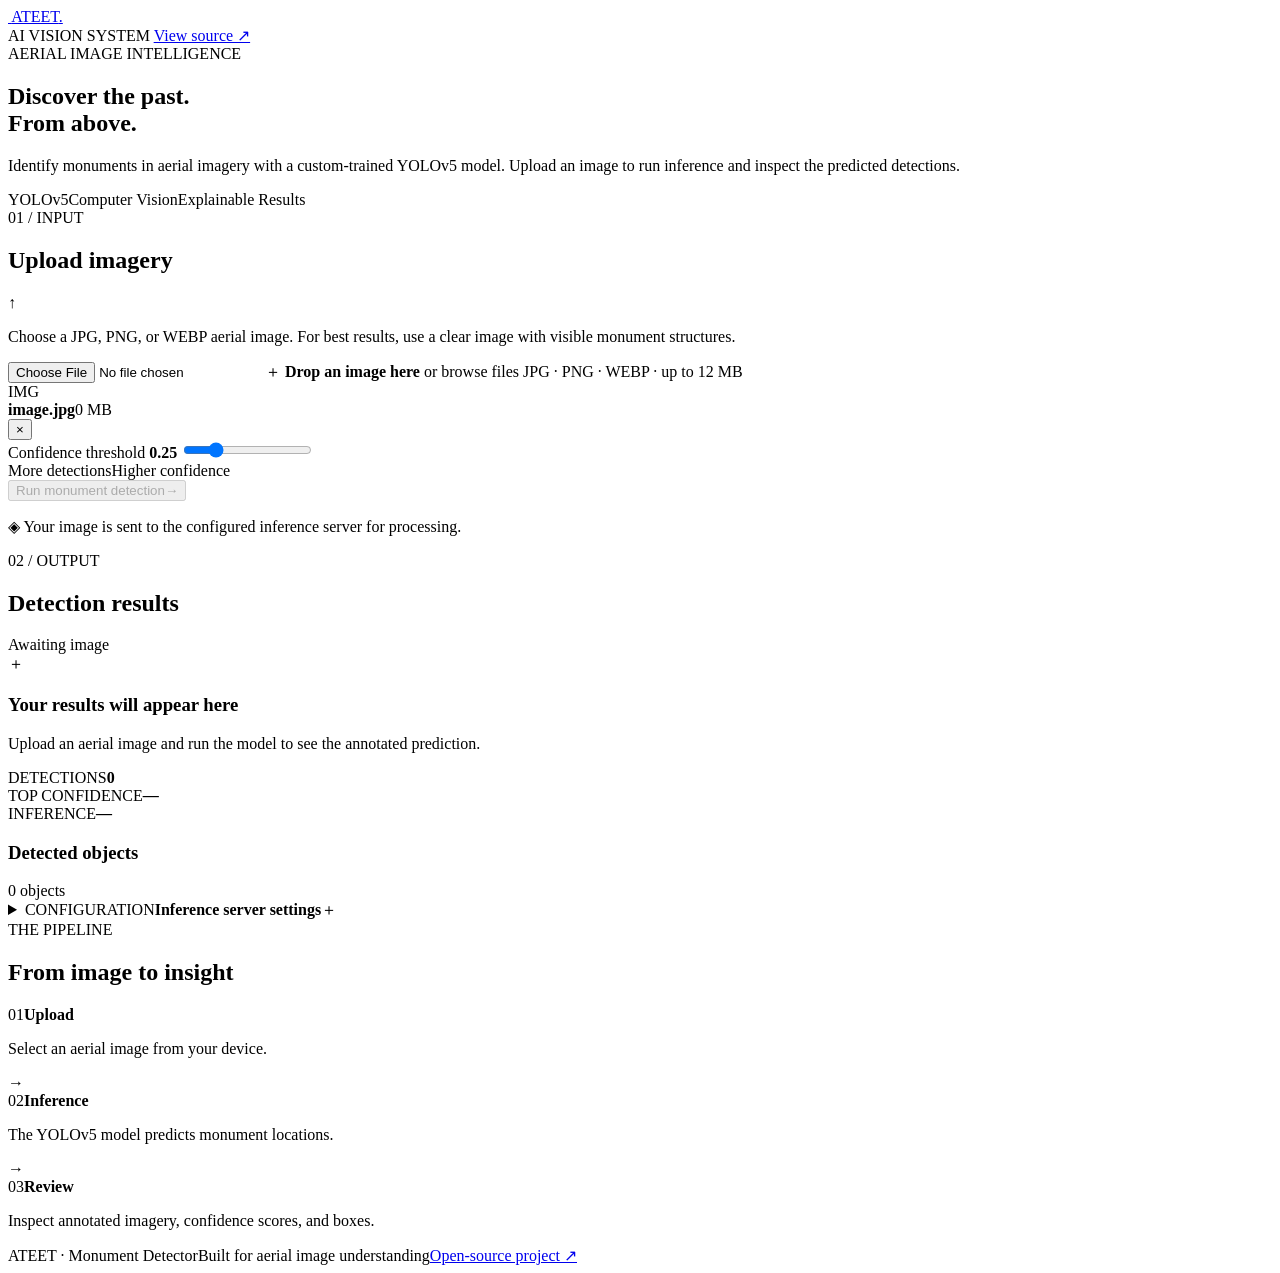
==== site/index.html @ 4521a759 "Add GitHub Pages frontend for ATEET" ====
<!doctype html>
<html lang="en">
<head>
  <meta charset="utf-8">
  <meta name="viewport" content="width=device-width, initial-scale=1">
  <meta name="theme-color" content="#101827">
  <meta name="description" content="ATEET — AI-assisted monument detection in aerial imagery using YOLOv5.">
  <title>ATEET · Monument Detector</title>
  <link rel="icon" href="./static/Ateet.png">
  <link rel="stylesheet" href="./styles.css">
  <script src="./config.js"></script>
  <script src="./app.js" defer></script>
</head>
<body>
  <header class="topbar">
    <a class="brand" href="./" aria-label="ATEET home">
      <img src="./static/Ateet.png" alt="" class="brand-mark">
      <span>ATEET<span class="brand-dot">.</span></span>
    </a>
    <div class="topbar-right">
      <span class="live-indicator"><span></span> AI VISION SYSTEM</span>
      <a class="github-link" href="https://github.com/kalpasur/ATEET-Monument-Detector" target="_blank" rel="noreferrer">View source ↗</a>
    </div>
  </header>

  <main>
    <section class="hero">
      <div class="eyebrow"><span class="eyebrow-line"></span> AERIAL IMAGE INTELLIGENCE</div>
      <h1>Discover the past.<br><span>From above.</span></h1>
      <p class="hero-copy">Identify monuments in aerial imagery with a custom-trained YOLOv5 model. Upload an image to run inference and inspect the predicted detections.</p>
      <div class="hero-tags"><span>YOLOv5</span><span>Computer Vision</span><span>Explainable Results</span></div>
    </section>

    <section class="workspace" aria-label="Monument detection workspace">
      <div class="panel upload-panel">
        <div class="panel-heading">
          <div>
            <div class="step-label">01 / INPUT</div>
            <h2>Upload imagery</h2>
          </div>
          <span class="icon-chip" aria-hidden="true">↑</span>
        </div>
        <p class="muted">Choose a JPG, PNG, or WEBP aerial image. For best results, use a clear image with visible monument structures.</p>
        <label class="dropzone" id="dropzone" for="image-input">
          <input id="image-input" type="file" accept="image/jpeg,image/png,image/webp">
          <span class="upload-icon" aria-hidden="true">＋</span>
          <strong>Drop an image here</strong>
          <span class="dropzone-sub">or <span class="text-link">browse files</span></span>
          <span class="file-hint">JPG · PNG · WEBP · up to 12 MB</span>
        </label>
        <div id="file-info" class="file-info hidden">
          <span class="file-icon">IMG</span>
          <div class="file-copy"><strong id="file-name">image.jpg</strong><span id="file-size">0 MB</span></div>
          <button id="clear-file" class="icon-button" type="button" aria-label="Remove selected image">×</button>
        </div>
        <div class="field-row">
          <label for="confidence">Confidence threshold <strong id="confidence-value">0.25</strong></label>
          <input id="confidence" type="range" min="0.05" max="0.95" step="0.05" value="0.25">
          <div class="range-ends"><span>More detections</span><span>Higher confidence</span></div>
        </div>
        <button id="run-button" class="primary-button" type="button" disabled>
          <span id="run-button-label">Run monument detection</span><span aria-hidden="true">→</span>
        </button>
        <p class="privacy-note"><span aria-hidden="true">◈</span> Your image is sent to the configured inference server for processing.</p>
      </div>

      <div class="panel results-panel">
        <div class="panel-heading">
          <div>
            <div class="step-label">02 / OUTPUT</div>
            <h2>Detection results</h2>
          </div>
          <span id="result-status" class="status-pill">Awaiting image</span>
        </div>
        <div id="result-stage" class="result-stage">
          <div class="empty-state">
            <div class="scan-art" aria-hidden="true"><span class="scan-corner c1"></span><span class="scan-corner c2"></span><span class="scan-corner c3"></span><span class="scan-corner c4"></span><span class="scan-cross">＋</span><span class="scan-ring"></span></div>
            <h3>Your results will appear here</h3>
            <p>Upload an aerial image and run the model to see the annotated prediction.</p>
          </div>
        </div>
        <div id="metrics" class="metrics hidden">
          <div class="metric"><span>DETECTIONS</span><strong id="detection-count">0</strong></div>
          <div class="metric"><span>TOP CONFIDENCE</span><strong id="top-confidence">—</strong></div>
          <div class="metric"><span>INFERENCE</span><strong id="inference-time">—</strong></div>
        </div>
        <div id="detection-list-wrap" class="detection-list-wrap hidden">
          <div class="list-heading"><h3>Detected objects</h3><span id="list-count">0 objects</span></div>
          <div id="detection-list"></div>
        </div>
        <div id="error-message" class="error-message hidden" role="alert"></div>
      </div>
    </section>

    <details class="settings panel">
      <summary><span><span class="step-label">CONFIGURATION</span><strong>Inference server settings</strong></span><span class="settings-arrow">＋</span></summary>
      <div class="settings-body">
        <label for="api-url">Backend API base URL</label>
        <div class="api-row"><input id="api-url" type="url" placeholder="https://your-service.onrender.com" autocomplete="url"><button id="save-api" class="secondary-button" type="button">Save endpoint</button></div>
        <p class="muted small">The frontend is hosted on GitHub Pages; model inference runs on a separate Python server. Set the URL provided by your backend host. The URL is saved in this browser only. After deployment, you can set a default for all visitors in <code>site/config.js</code>.</p>
        <p id="api-feedback" class="api-feedback" aria-live="polite"></p>
      </div>
    </details>

    <section class="how-it-works">
      <div class="step-label">THE PIPELINE</div>
      <h2>From image to insight</h2>
      <div class="pipeline">
        <div class="pipeline-item"><span>01</span><strong>Upload</strong><p>Select an aerial image from your device.</p></div>
        <div class="pipeline-connector" aria-hidden="true">→</div>
        <div class="pipeline-item"><span>02</span><strong>Inference</strong><p>The YOLOv5 model predicts monument locations.</p></div>
        <div class="pipeline-connector" aria-hidden="true">→</div>
        <div class="pipeline-item"><span>03</span><strong>Review</strong><p>Inspect annotated imagery, confidence scores, and boxes.</p></div>
      </div>
    </section>
  </main>

  <footer><span>ATEET · Monument Detector</span><span>Built for aerial image understanding</span><a href="https://github.com/kalpasur/ATEET-Monument-Detector" target="_blank" rel="noreferrer">Open-source project ↗</a></footer>
</body>
</html>
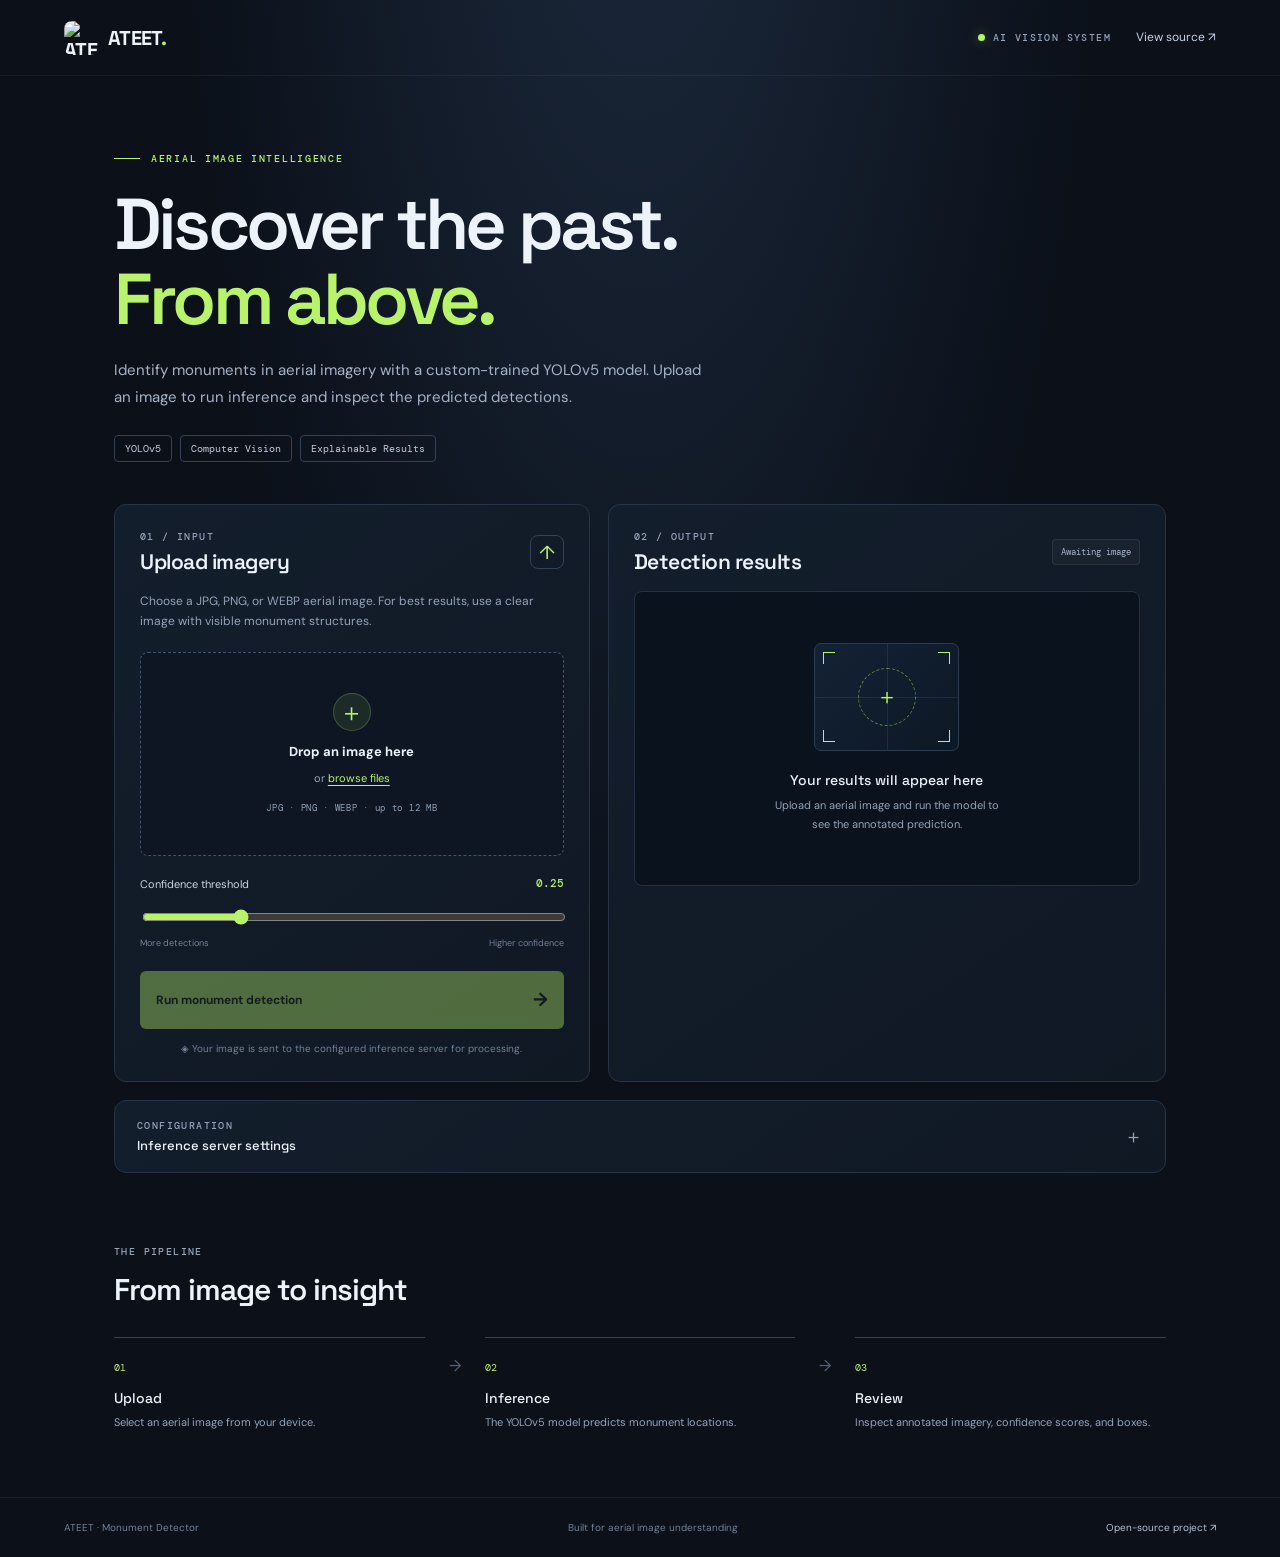
==== commit 84769907: "Fix ATEET logo references and accessible markup" ====
--- a/site/index.html
+++ b/site/index.html
@@ -6,7 +6,7 @@
   <meta name="theme-color" content="#101827">
   <meta name="description" content="ATEET — AI-assisted monument detection in aerial imagery using YOLOv5.">
   <title>ATEET · Monument Detector</title>
-  <link rel="icon" href="./static/Ateet.png">
+  <link rel="icon" type="image/png" href="./static/Ateet.png">
   <link rel="stylesheet" href="./styles.css">
   <script src="./config.js"></script>
   <script src="./app.js" defer></script>
@@ -14,7 +14,7 @@
 <body>
   <header class="topbar">
     <a class="brand" href="./" aria-label="ATEET home">
-      <img src="./static/Ateet.png" alt="" class="brand-mark">
+      <img src="./static/Ateet.png" alt="ATEET logo" class="brand-mark" width="34" height="34">
       <span>ATEET<span class="brand-dot">.</span></span>
     </a>
     <div class="topbar-right">
--- a/site/styles.css
+++ b/site/styles.css
@@ -0,0 +1,5 @@
+@import url('https://fonts.googleapis.com/css2?family=DM+Mono:wght@400;500&family=DM+Sans:wght@400;500;600;700&family=Space+Grotesk:wght@400;500;600;700&display=swap');
+:root{color-scheme:dark;--bg:#0b1019;--panel:#111a27;--panel2:#0e1723;--line:#273446;--text:#edf3fb;--muted:#94a3b8;--accent:#b8f36b;--accent-dark:#1c2b14;--blue:#89baff;--danger:#ff8b8b}
+*{box-sizing:border-box}html{scroll-behavior:smooth}body{margin:0;background:radial-gradient(ellipse at 50% -20%,#1c2a3e 0,transparent 52%),var(--bg);color:var(--text);font-family:'DM Sans',sans-serif;line-height:1.55}a{color:inherit;text-decoration:none}button,input{font:inherit}.topbar{height:76px;padding:0 clamp(20px,5vw,76px);display:flex;align-items:center;justify-content:space-between;border-bottom:1px solid #ffffff0e}.brand{display:flex;align-items:center;gap:10px;font:700 20px 'Space Grotesk',sans-serif;letter-spacing:-.7px}.brand-mark{width:34px;height:34px;object-fit:contain;border-radius:8px}.brand-dot{color:var(--accent)}.topbar-right{display:flex;align-items:center;gap:25px}.live-indicator,.step-label{font:500 10px 'DM Mono',monospace;letter-spacing:1.4px;color:var(--muted)}.live-indicator{display:flex;align-items:center;gap:8px}.live-indicator span{width:7px;height:7px;background:var(--accent);border-radius:50%;box-shadow:0 0 12px #b8f36b66}.github-link{font-size:12px;color:#c8d4e5}.hero{max-width:1100px;margin:0 auto;padding:76px 24px 42px}.eyebrow{display:flex;align-items:center;gap:11px;font:500 10px 'DM Mono',monospace;letter-spacing:1.7px;color:var(--accent)}.eyebrow-line{width:26px;height:1px;background:var(--accent)}h1,h2,h3,p{margin-top:0}h1{font:600 clamp(43px,6vw,72px)/1.04 'Space Grotesk',sans-serif;letter-spacing:-3.8px;margin:22px 0 20px}h1 span{color:var(--accent)}.hero-copy{max-width:590px;color:#a6b4c7;font-size:15px;line-height:1.8}.hero-tags{display:flex;flex-wrap:wrap;gap:8px;margin-top:24px}.hero-tags span{border:1px solid #344256;border-radius:4px;padding:6px 10px;color:#c1ccda;font:10px 'DM Mono',monospace}.workspace{max-width:1100px;padding:0 24px;margin:0 auto;display:grid;grid-template-columns:minmax(0,.92fr) minmax(0,1.08fr);gap:18px}.panel{background:linear-gradient(145deg,#131e2c,#101824);border:1px solid var(--line);border-radius:12px}.upload-panel,.results-panel{padding:25px;min-width:0}.panel-heading{display:flex;align-items:center;justify-content:space-between;gap:12px;margin-bottom:16px}.panel-heading h2{font:600 21px 'Space Grotesk',sans-serif;margin:5px 0 0;letter-spacing:-.5px}.icon-chip{height:34px;width:34px;display:grid;place-items:center;border:1px solid #344357;border-radius:8px;color:var(--accent);font-size:19px}.muted{font-size:12px;color:var(--muted);line-height:1.7}.dropzone{margin:20px 0 18px;min-height:204px;border:1px dashed #42536b;background:#0d1622;border-radius:8px;display:flex;flex-direction:column;align-items:center;justify-content:center;gap:7px;cursor:pointer;transition:border-color .2s,background .2s;text-align:center;padding:20px}.dropzone:hover,.dropzone.dragover{border-color:var(--accent);background:#152219}.dropzone input{position:absolute;width:1px;height:1px;opacity:0;pointer-events:none}.upload-icon{width:38px;height:38px;display:grid;place-items:center;background:#b8f36b17;border:1px solid #b8f36b3b;color:var(--accent);border-radius:50%;font-size:25px;margin-bottom:4px}.dropzone strong{font-size:13px}.dropzone-sub,.file-hint{font-size:11px;color:var(--muted)}.text-link{color:var(--accent);text-decoration:underline;text-underline-offset:3px}.file-hint{font:9px 'DM Mono',monospace;letter-spacing:.7px;margin-top:8px}.file-info{display:flex;align-items:center;gap:11px;padding:12px;border:1px solid var(--line);border-radius:7px;margin-bottom:17px}.file-icon{font:9px 'DM Mono',monospace;color:var(--accent);border:1px solid #b8f36b4c;padding:7px 5px;border-radius:4px}.file-copy{display:flex;flex:1;min-width:0;flex-direction:column;gap:2px}.file-copy strong{font-size:11px;overflow:hidden;text-overflow:ellipsis;white-space:nowrap}.file-copy span{font-size:10px;color:var(--muted)}.icon-button{border:0;background:none;color:var(--muted);font-size:23px;cursor:pointer}.field-row{margin:20px 0}.field-row label{display:flex;justify-content:space-between;font-size:11px;color:#cbd5e1;margin-bottom:14px}.field-row label strong{color:var(--accent);font:500 11px 'DM Mono',monospace}input[type=range]{width:100%;accent-color:var(--accent);cursor:pointer}.range-ends{display:flex;justify-content:space-between;font-size:9px;color:#718197;margin-top:5px}.primary-button,.secondary-button{border:0;border-radius:6px;cursor:pointer;font-weight:700;transition:transform .15s,opacity .15s}.primary-button{width:100%;display:flex;align-items:center;justify-content:space-between;padding:14px 16px;background:var(--accent);color:#17220f;font-size:12px}.primary-button:hover:not(:disabled){transform:translateY(-1px);box-shadow:0 7px 25px #b8f36b1c}.primary-button:disabled{opacity:.38;cursor:not-allowed}.primary-button span:last-child{font-size:19px}.privacy-note{font-size:10px;color:#718197;margin:12px 0 0;text-align:center}.status-pill{font:9px 'DM Mono',monospace;color:#a5b4c7;background:#ffffff08;border:1px solid #ffffff13;padding:6px 8px;border-radius:4px;white-space:nowrap}.status-pill.ready{color:var(--accent);border-color:#b8f36b3d}.status-pill.error{color:var(--danger);border-color:#ff8b8b44}.result-stage{min-height:295px;display:grid;place-items:center;background:#0a121d;border:1px solid #243144;border-radius:8px;overflow:hidden}.empty-state{text-align:center;padding:28px;max-width:290px}.empty-state h3{font:500 14px 'Space Grotesk',sans-serif;margin:20px 0 7px}.empty-state p{font-size:11px;color:var(--muted);line-height:1.7;margin:0}.scan-art{height:108px;width:145px;position:relative;margin:0 auto;border:1px solid #2d3c4f;background:linear-gradient(135deg,#132235,#0d1825);border-radius:7px;display:grid;place-items:center;overflow:hidden}.scan-art:before,.scan-art:after{content:"";position:absolute;background:#b8f36b18}.scan-art:before{height:1px;width:100%;top:50%}.scan-art:after{width:1px;height:100%;left:50%}.scan-ring{position:absolute;width:58px;height:58px;border:1px dashed #b8f36b77;border-radius:50%}.scan-cross{position:absolute;color:var(--accent);font-size:22px}.scan-corner{position:absolute;width:12px;height:12px;border-color:var(--accent);border-style:solid}.c1{left:8px;top:8px;border-width:1px 0 0 1px}.c2{right:8px;top:8px;border-width:1px 1px 0 0}.c3{left:8px;bottom:8px;border-width:0 0 1px 1px}.c4{right:8px;bottom:8px;border-width:0 1px 1px 0}.result-image{width:100%;height:auto;display:block;max-height:540px;object-fit:contain}.metrics{display:grid;grid-template-columns:repeat(3,minmax(0,1fr));gap:8px;margin-top:12px}.metric{border:1px solid var(--line);border-radius:6px;padding:12px 10px;min-width:0}.metric span{display:block;font:9px 'DM Mono',monospace;color:var(--muted);letter-spacing:.5px}.metric strong{display:block;font:600 20px 'Space Grotesk',sans-serif;margin-top:6px;overflow-wrap:anywhere}.detection-list-wrap{margin-top:20px}.list-heading{display:flex;align-items:center;justify-content:space-between}.list-heading h3{font:500 13px 'Space Grotesk',sans-serif}.list-heading span{font:10px 'DM Mono',monospace;color:var(--muted)}.detection-row{display:grid;grid-template-columns:minmax(0,1fr) auto;gap:10px;padding:10px 0;border-top:1px solid #ffffff10;font-size:11px}.detection-row strong{font-weight:600}.detection-row small{display:block;color:var(--muted);margin-top:3px;font:9px 'DM Mono',monospace}.confidence-badge{align-self:center;color:var(--accent);background:#b8f36b12;border-radius:4px;padding:5px 7px;font:10px 'DM Mono',monospace}.error-message{margin-top:12px;border:1px solid #ff8b8b55;background:#ff8b8b0c;color:#ffc0c0;border-radius:6px;padding:12px;font-size:11px;line-height:1.6}.settings{max-width:1052px;margin:18px auto 0;padding:0 22px}.settings summary{list-style:none;display:flex;align-items:center;justify-content:space-between;padding:18px 0;cursor:pointer}.settings summary::-webkit-details-marker{display:none}.settings summary>span:first-child{display:flex;flex-direction:column;gap:5px}.settings summary strong{font:500 13px 'Space Grotesk',sans-serif}.settings-arrow{font-size:19px;color:var(--muted)}details[open] .settings-arrow{transform:rotate(45deg)}.settings-body{padding:0 0 20px}.settings-body label{display:block;font-size:11px;margin-bottom:8px}.api-row{display:flex;gap:8px}.api-row input{flex:1;min-width:0;background:#0a121d;border:1px solid #354459;border-radius:5px;padding:11px 12px;color:var(--text);font-size:12px;outline:none}.api-row input:focus{border-color:var(--accent)}.secondary-button{padding:0 15px;background:#263548;color:#edf3fb;font-size:11px}.small{font-size:10px}.api-feedback{font-size:10px;color:var(--accent);margin:8px 0 0}.how-it-works{max-width:1052px;margin:72px auto 65px;padding:0 0}.how-it-works h2{font:600 30px 'Space Grotesk',sans-serif;letter-spacing:-1px;margin:12px 0 28px}.pipeline{display:grid;grid-template-columns:1fr 30px 1fr 30px 1fr;align-items:start;gap:15px}.pipeline-item{border-top:1px solid #344358;padding-top:16px}.pipeline-item>span{font:10px 'DM Mono',monospace;color:var(--accent)}.pipeline-item strong{display:block;font:500 14px 'Space Grotesk',sans-serif;margin:10px 0 6px}.pipeline-item p{font-size:11px;color:var(--muted);line-height:1.7;margin:0}.pipeline-connector{color:#516178;padding-top:17px;text-align:center}footer{border-top:1px solid #ffffff12;padding:22px clamp(20px,5vw,76px);display:flex;gap:24px;align-items:center;justify-content:space-between;color:#718197;font-size:10px}footer a{color:#b5c3d6}.hidden{display:none!important}code{font:10px 'DM Mono',monospace;color:var(--accent);overflow-wrap:anywhere}
+@media(max-width:900px){.how-it-works{margin:60px 24px}.workspace{grid-template-columns:1fr}.hero{padding-top:58px}.result-stage{min-height:260px}.settings{margin-left:24px;margin-right:24px}}
+@media(max-width:520px){.topbar{height:64px}.live-indicator{display:none}.topbar-right{gap:12px}.github-link{font-size:11px}.hero{padding:48px 20px 32px}h1{letter-spacing:-2.4px}.workspace{padding:0 14px}.upload-panel,.results-panel{padding:18px}.settings{margin-left:14px;margin-right:14px;padding:0 15px}.pipeline{grid-template-columns:1fr;gap:14px}.pipeline-connector{display:none}.pipeline-item{padding-top:10px}.how-it-works{margin:52px 20px}.how-it-works h2{font-size:26px}.api-row{flex-direction:column}.secondary-button{padding:11px}footer{flex-wrap:wrap;gap:10px}footer span:nth-child(2){display:none}.metrics{gap:5px}.metric{padding:10px 7px}.metric strong{font-size:17px}}
